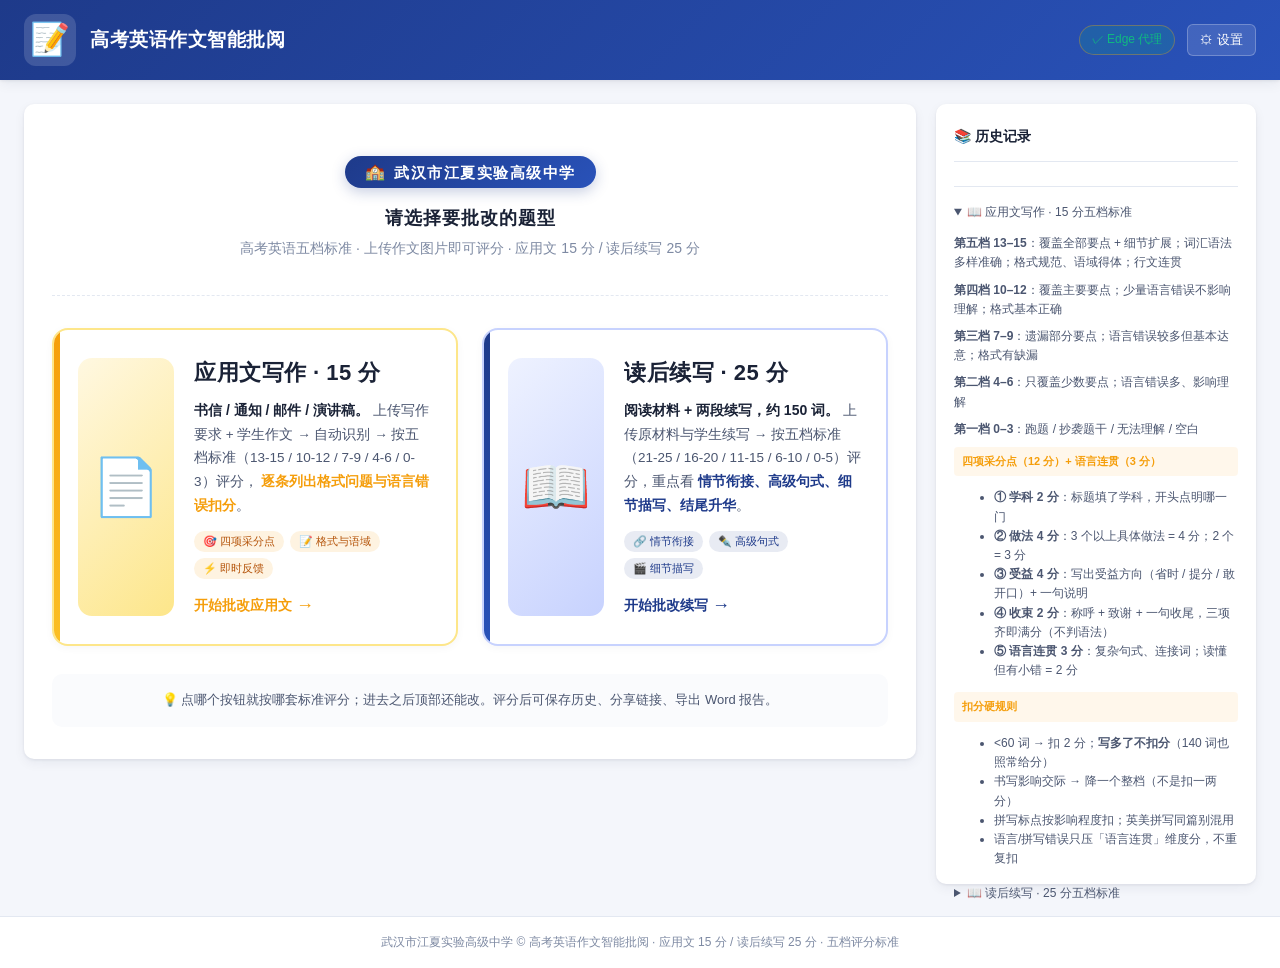
==== composition/index.html @ 5542263d "feat: 应用文改为按采分点定档（范文级作文稳在 13-15） - 五档描述重写：第五档 = 四项采分点全落地 + 能读懂；第四档 = 缺 1 项 - 定档不看语法：语法错误只在 ⑤ 语言连贯扣一次" ====
<!DOCTYPE html>
<html lang="zh-CN">
<head>
<meta charset="UTF-8">
<meta name="viewport" content="width=device-width, initial-scale=1.0">
<title>高考英语作文智能批阅 · 应用文 15 分 / 读后续写 25 分</title>
<link rel="stylesheet" href="assets/styles.css?v=202611221620">
<!-- docx 生成库 -->
<script src="assets/vendor/docx.umd.js"></script>
<!-- docx 文件保存辅助 -->
<script src="assets/vendor/FileSaver.min.js"></script>
<!-- pako：gzip 解压（用于向后兼容旧的 base64 长链接分享报告） -->
<script src="assets/vendor/pako.min.js"></script>
</head>
<body>
<!-- ============== 顶栏 ============== -->
<header class="topbar">
  <div class="topbar-inner">
    <a class="brand" id="btnHome" href="#" title="返回首页">
      <span class="logo">📝</span>
      <div>
        <h1>高考英语作文智能批阅</h1>
      </div>
    </a>
    <div class="topbar-meta">
      <span class="teacher-chip" id="teacherChip" hidden>🧑‍🏫 <b id="teacherName">—</b></span>
      <span class="badge" id="apiStatus">⚙ Mock 模式</span>
      <button class="link-btn" id="btnSettings">⚙ 设置</button>
      <button class="link-btn" id="btnChangePwd" hidden>🔑 改密码</button>
      <button class="link-btn" id="btnLogout" hidden>退出</button>
    </div>
  </div>
</header>

<!-- ============== 主体 ============== -->
<main class="main">
  <!-- 左侧：批改工作区 -->
  <section class="workarea">
    <!-- 步骤指示器 -->
    <ol class="steps" id="steps">
      <li class="step active" data-step="1">
        <span class="dot">1</span>
        <span class="label">上传图片</span>
      </li>
      <li class="step" data-step="2">
        <span class="dot">2</span>
        <span class="label">识别修正</span>
      </li>
      <li class="step" data-step="3">
        <span class="dot">3</span>
        <span class="label">评分报告</span>
      </li>
    </ol>

    <!-- ====== Step 0: 落地页（入口选择） ====== -->
    <div class="step-panel active" id="panel-0">
      <div class="landing-hero">
        <div class="school-badge">
          <span class="school-badge-icon">🏫</span>
          <span class="school-badge-text">武汉市江夏实验高级中学</span>
        </div>
        <h2 class="landing-title">请选择要批改的题型</h2>
        <p class="landing-sub">高考英语五档标准 · 上传作文图片即可评分 · 应用文 15 分 / 读后续写 25 分</p>
      </div>

      <div class="portal-cards">
        <button class="portal-card portal-card-applied" id="btnPortalApplied" type="button">
          <div class="pc-icon">📄</div>
          <div class="pc-content">
            <div class="pc-name">应用文写作 · 15 分</div>
            <div class="pc-desc">
              <b>书信 / 通知 / 邮件 / 演讲稿。</b>
              上传写作要求 + 学生作文 → 自动识别 → 按五档标准（13-15 / 10-12 / 7-9 / 4-6 / 0-3）评分，
              <span class="pc-highlight">逐条列出格式问题与语言错误扣分</span>。
            </div>
            <div class="pc-tags">
              <span class="pc-tag">🎯 四项采分点</span>
              <span class="pc-tag">📝 格式与语域</span>
              <span class="pc-tag">⚡ 即时反馈</span>
            </div>
            <div class="pc-action">
              开始批改应用文
              <span class="pc-arrow">→</span>
            </div>
          </div>
        </button>

        <button class="portal-card portal-card-continuation" id="btnPortalContinuation" type="button">
          <div class="pc-icon">📖</div>
          <div class="pc-content">
            <div class="pc-name">读后续写 · 25 分</div>
            <div class="pc-desc">
              <b>阅读材料 + 两段续写，约 150 词。</b>
              上传原材料与学生续写 → 按五档标准（21-25 / 16-20 / 11-15 / 6-10 / 0-5）评分，重点看
              <span class="pc-highlight">情节衔接、高级句式、细节描写、结尾升华</span>。
            </div>
            <div class="pc-tags">
              <span class="pc-tag">🔗 情节衔接</span>
              <span class="pc-tag">✒️ 高级句式</span>
              <span class="pc-tag">🎬 细节描写</span>
            </div>
            <div class="pc-action">
              开始批改续写
              <span class="pc-arrow">→</span>
            </div>
          </div>
        </button>
      </div>

      <div class="landing-footer">
        <p>💡 点哪个按钮就按哪套标准评分；进去之后顶部还能改。评分后可保存历史、分享链接、导出 Word 报告。</p>
      </div>
    </div>

    <!-- ====== Step 1: 上传图片 ====== -->
    <div class="step-panel active" id="panel-1">
      <h2>第一步 · 选题型并上传作文</h2>
      <p class="hint">支持 JPG / PNG / WebP，多张图片可一次拖入。「学生作文」必填，「试题」可后补（有试题判分更准）。</p>

      <!-- 题型切换 -->
      <div class="type-row">
        <span class="type-label">题型</span>
        <div class="type-switch" id="typeSwitch">
          <button type="button" class="type-btn active" data-type="applied">应用文写作 · 15 分</button>
          <button type="button" class="type-btn" data-type="continuation">读后续写 · 25 分</button>
        </div>
        <span class="type-hint" id="typeHint">书信 / 通知 / 邮件等，约 80 词，五档 13-15 / 10-12 / 7-9 / 4-6 / 0-3</span>
      </div>

      <div class="meta-row">
        <div class="meta-field">
          <label>学校名称</label>
          <input type="text" id="schoolName" placeholder="例：武汉市江夏实验高级中学" value="武汉市江夏实验高级中学">
        </div>
        <div class="meta-field">
          <label>学生姓名</label>
          <input type="text" id="studentName" placeholder="请填写学生姓名">
        </div>
        <div class="meta-field">
          <label>作文标题 / 主题（可选）</label>
          <input type="text" id="essayTitle" placeholder="例：邀请信 · 邀请外教担任评委">
        </div>
      </div>

      <!-- 试题图片 -->
      <div class="upload-card">
        <div class="upload-head">
          <h3>📋 试题 / 写作要求</h3>
          <span class="counter" id="questionCount">0 张</span>
        </div>
        <div class="upload-note">有试题能让 AI 准确判断「内容要点是否覆盖」，强烈建议上传。</div>
        <div class="dropzone" id="dropzoneQuestion" data-type="question">
          <input type="file" accept="image/*" multiple id="fileQuestion" hidden>
          <div class="dz-prompt">
            <div class="dz-icon">📷</div>
            <div class="dz-text">点击或拖拽上传试题图片</div>
            <div class="dz-tip">写作要求 / 提纲 / 阅读材料</div>
          </div>
        </div>
        <div class="thumb-grid" id="thumbsQuestion"></div>
      </div>

      <!-- 学生作文图片 -->
      <div class="upload-card">
        <div class="upload-head">
          <h3>✍ 学生作文</h3>
          <span class="counter" id="essayCount">0 张</span>
        </div>
        <div class="dropzone" id="dropzoneEssay" data-type="essay">
          <input type="file" accept="image/*" multiple id="fileEssay" hidden>
          <div class="dz-prompt">
            <div class="dz-icon">📷</div>
            <div class="dz-text">点击或拖拽上传作文图片</div>
            <div class="dz-tip">手写或打印均可，一页一张更准</div>
          </div>
        </div>
        <div class="thumb-grid" id="thumbsEssay"></div>
      </div>

      <div class="action-bar">
        <button class="btn btn-ghost" id="btnPasteText">✍ 不上传图片，直接粘贴文本</button>
        <button class="btn btn-ghost" id="btnLoadDemo">📦 载入示例作文（演示）</button>
        <button class="btn btn-primary" id="btnGoStep2" disabled>下一步：识别文字 →</button>
      </div>
    </div>

    <!-- ====== Step 2: OCR 识别 + 编辑 ====== -->
    <div class="step-panel" id="panel-2">
      <h2>第二步 · 识别文字（可修正）</h2>
      <p class="hint">系统已提取文字。<b>请仔细核对拼写、标点与分段</b>——英语作文里一个拼写错误就是一处扣分点，识别错了会导致误判。</p>

      <div class="ocr-grid">
        <div class="ocr-side">
          <h3>原图预览</h3>
          <div class="img-strip" id="imgStrip"></div>
        </div>
        <div class="ocr-main">
          <div class="ocr-block">
            <label>📋 题目 / 写作要求</label>
            <textarea id="ocrQuestion" rows="6" placeholder="题目要求（含要点提示）..."></textarea>
          </div>
          <div class="ocr-block">
            <label>✍ 作文正文 <span class="ai-tag" id="ocrEssayMeta">AI 识别 · 待确认</span></label>
            <textarea id="ocrEssay" rows="18" placeholder="学生作文原文（英文）..."></textarea>
          </div>
          <div class="ocr-meta">
            <div>📊 词数：<b id="charCount">0</b></div>
            <div>✅ 已修正：<b id="fixStatus">否</b></div>
          </div>
        </div>
      </div>

      <div class="action-bar">
        <button class="btn btn-ghost" id="btnBack1">← 返回上传</button>
        <button class="btn btn-secondary" id="btnReOcr">🔄 重新识别</button>
        <button class="btn btn-primary" id="btnGoStep3">下一步：AI 评分 →</button>
      </div>
    </div>

    <!-- ====== Step 3: 评分报告 ====== -->
    <div class="step-panel" id="panel-3">
      <h2>第三步 · AI 评分报告</h2>
      <p class="hint" id="step3Hint">应用文 15 分制 · 五档评分（13-15 / 10-12 / 7-9 / 4-6 / 0-3），按四项采分点定档，语法错误不降档。</p>

      <div id="reportRoot">
        <div class="loading" id="reportLoading">
          <div class="spinner"></div>
          <div>AI 评分中…（约需 20-40 秒）</div>
        </div>
        <div class="report-card" id="reportCard" hidden></div>
      </div>

      <div class="action-bar">
        <button class="btn btn-ghost" id="btnBack2">← 返回修改</button>
        <button class="btn btn-secondary" id="btnShareReport">📤 分享报告</button>
        <button class="btn btn-secondary" id="btnSaveHistory">💾 保存到历史</button>
        <button class="btn btn-primary" id="btnDownloadWord">📥 下载 Word 报告</button>
        <button class="btn btn-ghost" id="btnNew">+ 新批改</button>
      </div>
    </div>

  </section>

  <!-- 右侧：历史记录 + 评分标准 -->
  <aside class="sidebar">
    <div class="side-head">
      <h3>📚 历史记录</h3>
      <button class="link-btn" id="btnClearHistory" title="清空全部">🗑</button>
    </div>
    <div class="history-list" id="historyList">
      <div class="history-empty">暂无记录</div>
    </div>

    <div class="side-foot">
      <details open>
        <summary>📖 应用文写作 · 15 分五档标准</summary>
        <div class="rubric">
          <p><b>第五档 13–15</b>：覆盖全部要点 + 细节扩展；词汇语法多样准确；格式规范、语域得体；行文连贯</p>
          <p><b>第四档 10–12</b>：覆盖主要要点；少量语言错误不影响理解；格式基本正确</p>
          <p><b>第三档 7–9</b>：遗漏部分要点；语言错误较多但基本达意；格式有缺漏</p>
          <p><b>第二档 4–6</b>：只覆盖少数要点；语言错误多、影响理解</p>
          <p><b>第一档 0–3</b>：跑题 / 抄袭题干 / 无法理解 / 空白</p>
          <p class="tip" style="margin-top:6px;"><b>四项采分点（12 分）+ 语言连贯（3 分）</b></p>
          <ul>
            <li><b>① 学科 2 分</b>：标题填了学科，开头点明哪一门</li>
            <li><b>② 做法 4 分</b>：3 个以上具体做法 = 4 分；2 个 = 3 分</li>
            <li><b>③ 受益 4 分</b>：写出受益方向（省时 / 提分 / 敢开口）+ 一句说明</li>
            <li><b>④ 收束 2 分</b>：称呼 + 致谢 + 一句收尾，三项齐即满分（不判语法）</li>
            <li><b>⑤ 语言连贯 3 分</b>：复杂句式、连接词；读懂但有小错 = 2 分</li>
          </ul>
          <p class="tip" style="margin-top:6px;"><b>扣分硬规则</b></p>
          <ul>
            <li>&lt;60 词 → 扣 2 分；<b>写多了不扣分</b>（140 词也照常给分）</li>
            <li>书写影响交际 → 降一个整档（不是扣一两分）</li>
            <li>拼写标点按影响程度扣；英美拼写同篇别混用</li>
            <li>语言/拼写错误只压「语言连贯」维度分，不重复扣</li>
          </ul>
        </div>
      </details>

      <details>
        <summary>📖 读后续写 · 25 分五档标准</summary>
        <div class="rubric">
          <p><b>第五档 21–25</b>：衔接严密、情节有起伏；词汇句式丰富（含高级结构）；细节描写生动；结尾升华</p>
          <p><b>第四档 16–20</b>：衔接较好、情节合理；语言较准确；细节略少</p>
          <p><b>第三档 11–15</b>：勉强衔接；语言错误较多、句式单一；细节薄弱</p>
          <p><b>第二档 6–10</b>：与原文脱节或平铺直叙；错误多影响理解</p>
          <p><b>第一档 0–5</b>：脱节 / 抄袭原文 / 无法理解 / 空白</p>
          <p class="tip" style="margin-top:6px;"><b>扣分硬规则</b></p>
          <ul>
            <li>情节断层 / 人设崩塌 / 逻辑矛盾 → 直接降 2 档</li>
            <li>只写一段或两段严重失衡 → 扣 5–8 分</li>
            <li>两段合计 &lt;100 词 → 降一档（150 词左右最佳）</li>
            <li>不接所给段落开头语、大段抄原文 → 降档</li>
            <li>冲 21 分以上须满足：高级句式≥3 处 + 细节描写 + 结尾升华</li>
          </ul>
        </div>
      </details>
    </div>
  </aside>
</main>

<!-- ============== 班级口令弹窗（首次进入输一次，之后记住） ============== -->
<div class="modal" id="passModal" hidden>
  <div class="modal-card modal-card-sm">
    <div class="modal-head">
      <h3>🔒 输入班级口令</h3>
    </div>
    <div class="modal-body">
      <p class="hint" style="margin:0 0 10px;">口令由老师发给你，<b>只需要输入一次</b>，之后这台设备会记住。</p>
      <div class="meta-field">
        <label>班级口令</label>
        <input type="text" id="passInput" placeholder="请输入班级口令" autocomplete="off" autocapitalize="none" spellcheck="false">
      </div>
      <div class="login-error" id="passError" hidden></div>
    </div>
    <div class="modal-foot">
      <button class="btn btn-primary" id="btnPassOk" type="button">进 入</button>
    </div>
  </div>
</div>

<!-- ============== 教师登录弹窗 ============== -->
<div class="modal" id="loginModal" hidden>
  <div class="modal-card modal-card-sm">
    <div class="modal-head">
      <h3>🧑‍🏫 教师登录</h3>
      <button class="link-btn" id="btnCloseLogin">✕</button>
    </div>
    <div class="modal-body">
      <div class="meta-field">
        <label>账号（姓名全拼）</label>
        <input type="text" id="loginAccount" placeholder="请输入账号" autocomplete="username" autocapitalize="none" spellcheck="false">
      </div>
      <div class="meta-field">
        <label>密码</label>
        <input type="password" id="loginPassword" placeholder="请输入密码" autocomplete="current-password">
      </div>
      <div class="login-error" id="loginError" hidden></div>
      <div class="login-alt">
        <button class="link-btn" id="btnUsePass" type="button">没有账号？用班级口令进入 →</button>
      </div>
    </div>
    <div class="modal-foot">
      <button class="btn btn-ghost" id="btnCancelLogin">取消</button>
      <button class="btn btn-primary" id="btnDoLogin">登 录</button>
    </div>
  </div>
</div>

<!-- ============== 修改密码弹窗 ============== -->
<div class="modal" id="changePwdModal" hidden>
  <div class="modal-card modal-card-sm">
    <div class="modal-head">
      <h3>🔑 修改密码</h3>
      <button class="link-btn" id="btnCloseCp">✕</button>
    </div>
    <div class="modal-body">
      <div class="meta-field">
        <label>当前密码</label>
        <input type="password" id="cpOld" placeholder="请输入当前密码" autocomplete="current-password">
      </div>
      <div class="meta-field">
        <label>新密码</label>
        <input type="password" id="cpNew1" placeholder="8 位以上，含字母和数字" autocomplete="new-password">
      </div>
      <div class="meta-field">
        <label>确认新密码</label>
        <input type="password" id="cpNew2" placeholder="再输一次新密码" autocomplete="new-password">
      </div>
      <div class="login-error" id="cpError" hidden></div>
    </div>
    <div class="modal-foot">
      <button class="btn btn-ghost" id="btnCancelCp">取消</button>
      <button class="btn btn-primary" id="btnDoCp">确认修改</button>
    </div>
  </div>
</div>

<!-- ============== 设置弹窗 ============== -->
<div class="modal" id="settingsModal" hidden>
  <div class="modal-card">
    <div class="modal-head">
      <h3>⚙ 平台设置</h3>
      <button class="link-btn" id="btnCloseSettings">✕</button>
    </div>
    <div class="modal-body">
      <p class="hint">
        <b style="color:#1e3a8a;">部署推荐「Edge 代理」模式：</b>阿里云 Key 存在 Supabase 后端，前端永不暴露。本地测试可临时「通义直连」。Mock 模式无需任何凭据。
      </p>
      <div class="meta-field">
        <label>运行模式</label>
        <select id="cfgMode">
          <option value="mock">Mock 模拟（无任何 API 调用）</option>
          <option value="edge">🔒 Edge 代理 · Supabase Function（部署推荐，Key 不暴露）</option>
          <option value="live">⚠ 通义直连 · DashScope（本地测试用）</option>
        </select>
      </div>

      <div style="border-top:1px solid var(--line);padding-top:14px;margin-top:6px;">
        <h4 style="font-size:13px;color:var(--text-2);margin-bottom:8px;">🔒 Edge 代理配置（Supabase）</h4>
        <div class="meta-field">
          <label>Supabase Function 地址</label>
          <input type="text" id="cfgEdgeUrl" placeholder="https://&lt;project-ref&gt;.supabase.co/functions/v1">
        </div>
        <div class="meta-field">
          <label>Supabase publishable key（公开 key，可放前端）</label>
          <input type="password" id="cfgEdgeKey" placeholder="sb_publishable_ 开头">
        </div>
        <p style="font-size:11px;color:var(--text-3);margin-top:-2px;">
          publishable key 只用于让 Supabase 网关放行，本身是公开的；真正决定能不能调用接口的是登录后拿到的教师令牌，签名密钥只在服务器端。
        </p>
      </div>

      <div style="border-top:1px solid var(--line);padding-top:14px;margin-top:10px;">
        <h4 style="font-size:13px;color:var(--text-2);margin-bottom:8px;">⚠ 通义直连（仅本地测试）</h4>
        <div class="meta-field">
          <label>通义千问 API Key</label>
          <input type="password" id="cfgDashKey" placeholder="sk- 开头的一串字符（部署前清空）">
        </div>
        <div class="cfg-test-row">
          <button class="btn btn-ghost btn-sm" id="btnTestDash" type="button">🔍 测试 Key 是否可用</button>
          <span class="cfg-test-result" id="dashTestResult"></span>
        </div>
        <p class="form-hint" style="font-size:11px;color:#888;margin:2px 0 0;">
          Key 只存在本机浏览器里，不写进任何文件。刚粘贴完不用先点保存，直接点测试即可。
        </p>
        <div class="meta-field">
          <label>识别模型</label>
          <select id="cfgOcrModel">
            <option value="qwen-vl-ocr" selected>qwen-vl-ocr（推荐，最便宜）</option>
            <option value="qwen3.7-plus">qwen3.7-plus（更智能的视觉档）</option>
          </select>
          <p class="form-hint" style="font-size:11px;color:#888;margin:4px 0 0;">
            ⚠ Edge 模式下，前端选哪个不影响实际调用——后端 <code>ocr/index.ts</code> 硬编码为 qwen-vl-ocr。
          </p>
        </div>
        <div class="meta-field">
          <label>评分模型</label>
          <select id="cfgScoreModel">
            <option value="qwen-plus" selected>qwen-plus（推荐，性价比高）</option>
            <option value="qwen-max">qwen-max（更强，但贵）</option>
          </select>
          <p class="form-hint" style="font-size:11px;color:#888;margin:4px 0 0;">
            ⚠ Edge 模式下，前端选哪个不影响实际调用——后端 <code>score/index.ts</code> 硬编码为 qwen-plus。
          </p>
        </div>
      </div>

      <div style="border-top:1px solid var(--line);padding-top:14px;margin-top:6px;">
        <h4 style="font-size:13px;color:var(--text-2);margin-bottom:8px;">🎓 外部学生端链接（可选）</h4>
        <div class="meta-field">
          <label>Coze / 其他智能体链接</label>
          <input type="text" id="cfgCozeUrl" placeholder="留空则学生入口走站内自助批改">
        </div>
      </div>
    </div>
    <div class="modal-foot">
      <button class="btn btn-ghost" id="btnCancelSettings">取消</button>
      <button class="btn btn-primary" id="btnSaveSettings">保存</button>
    </div>
  </div>
</div>

<footer class="footer">
  <p>武汉市江夏实验高级中学 © 高考英语作文智能批阅 · 应用文 15 分 / 读后续写 25 分 · 五档评分标准</p>
</footer>

<!-- 业务脚本 -->
<script src="assets/app.js?v=202611230115"></script>
</body>
</html>
---- composition/assets/styles.css ----
/* ============== 设计 Token ============== */
:root {
  --primary: #1e3a8a;        /* 深蓝 - 教务风 */
  --primary-2: #2952b9;
  --accent: #f59e0b;          /* 橙 - 高亮 */
  --accent-2: #fbbf24;
  --bg: #f4f6fb;
  --bg-2: #ffffff;
  --line: #e3e8f1;
  --line-2: #d1d8e3;
  --text: #1a2236;
  --text-2: #4b5670;
  --text-3: #7e8aa3;
  --success: #10b981;
  --danger: #dc2626;
  --warn: #f59e0b;
  --radius: 10px;
  --shadow: 0 1px 3px rgba(20, 30, 60, .08), 0 4px 12px rgba(20, 30, 60, .06);
  --shadow-lg: 0 4px 24px rgba(20, 30, 60, .12);
}

/* ============== Reset ============== */
* { box-sizing: border-box; }
html, body { margin: 0; padding: 0; }
body {
  font-family: -apple-system, BlinkMacSystemFont, "Segoe UI", "PingFang SC", "Microsoft YaHei", "Hiragino Sans GB", sans-serif;
  font-size: 14px;
  line-height: 1.6;
  color: var(--text);
  background: var(--bg);
  -webkit-font-smoothing: antialiased;
}
h1, h2, h3, h4, p { margin: 0; }
button { font-family: inherit; cursor: pointer; }

/* ============== 顶栏 ============== */
.topbar {
  background: linear-gradient(135deg, var(--primary) 0%, var(--primary-2) 100%);
  color: #fff;
  padding: 14px 0;
  box-shadow: var(--shadow);
  position: sticky;
  top: 0;
  z-index: 100;
}
.topbar-inner {
  max-width: 1400px;
  margin: 0 auto;
  padding: 0 24px;
  display: flex;
  align-items: center;
  justify-content: space-between;
  gap: 16px;
}
.brand {
  display: flex;
  align-items: center;
  gap: 14px;
  color: inherit;
  text-decoration: none;
  cursor: pointer;
  transition: opacity .15s;
}
.brand:hover { opacity: .9; }
.brand .logo {
  font-size: 32px;
  background: rgba(255, 255, 255, .15);
  width: 52px; height: 52px;
  border-radius: 12px;
  display: grid; place-items: center;
}
.brand h1 { font-size: 19px; font-weight: 600; letter-spacing: .5px; line-height: 1.25; }
.brand .sub { font-size: 12px; opacity: .8; margin-top: 2px; }

.topbar-meta { display: flex; align-items: center; gap: 12px; }
/* 顶栏当前教师 */
.teacher-chip {
  background: rgba(255, 255, 255, .14);
  border: 1px solid rgba(255, 255, 255, .28);
  color: #fff;
  padding: 4px 12px;
  border-radius: 999px;
  font-size: 12px;
  white-space: nowrap;
}
.teacher-chip[hidden] { display: none; }
.teacher-chip b { font-weight: 600; }
.badge {
  background: rgba(245, 158, 11, .18);
  color: var(--accent-2);
  border: 1px solid rgba(245, 158, 11, .35);
  padding: 4px 12px;
  border-radius: 999px;
  font-size: 12px;
  font-weight: 500;
}
.link-btn {
  background: rgba(255, 255, 255, .12);
  color: #fff;
  border: 1px solid rgba(255, 255, 255, .25);
  padding: 6px 12px;
  border-radius: 6px;
  font-size: 13px;
}
.link-btn:hover { background: rgba(255, 255, 255, .22); }
.link-btn-primary {
  background: var(--accent) !important;
  color: #fff !important;
  border-color: var(--accent-2) !important;
  font-weight: 600;
  box-shadow: 0 1px 4px rgba(245, 158, 11, .35);
  text-decoration: none;
  display: inline-flex;
  align-items: center;
  gap: 4px;
}
.link-btn-primary:hover { background: #d97706 !important; border-color: #d97706 !important; }

/* ============== 主体布局 ============== */
.main {
  max-width: 1400px;
  margin: 24px auto;
  padding: 0 24px;
  display: grid;
  grid-template-columns: 1fr 320px;
  gap: 20px;
  align-items: start;
}

/* ============== 工作区 ============== */
.workarea {
  background: var(--bg-2);
  border-radius: var(--radius);
  box-shadow: var(--shadow);
  padding: 24px 28px 32px;
  min-height: 600px;
}

/* 步骤指示器 */
.steps {
  list-style: none;
  display: flex;
  gap: 0;
  margin: 0 0 28px;
  padding: 0;
  border-bottom: 1px solid var(--line);
}
.step {
  flex: 1;
  display: flex;
  align-items: center;
  justify-content: center;
  gap: 10px;
  padding: 12px 0 16px;
  color: var(--text-3);
  font-size: 14px;
  font-weight: 500;
  position: relative;
}
.step:not(:last-child)::after {
  content: '';
  position: absolute;
  right: -50%;
  top: 28px;
  width: 100%;
  height: 2px;
  background: var(--line);
  z-index: 0;
}
.step .dot {
  width: 28px; height: 28px;
  border-radius: 50%;
  background: var(--line);
  color: var(--text-3);
  display: grid; place-items: center;
  font-weight: 600;
  font-size: 13px;
  z-index: 1;
  transition: all .25s;
}
.step.active { color: var(--primary); }
.step.active .dot { background: var(--primary); color: #fff; }
.step.done { color: var(--success); }
.step.done .dot { background: var(--success); color: #fff; }
.step.done:not(:last-child)::after { background: var(--success); }

/* 步骤面板 */
.step-panel { display: none; }
.step-panel.active { display: block; animation: fadeIn .3s ease; }
@keyframes fadeIn { from { opacity: 0; transform: translateY(8px); } to { opacity: 1; transform: translateY(0); } }

.student-portal-banner {
  display: flex;
  align-items: center;
  gap: 14px;
  padding: 14px 16px;
  background: linear-gradient(135deg, #fff8e1 0%, #fffaf0 100%);
  border: 1px solid #fde68a;
  border-radius: var(--radius);
  margin-bottom: 20px;
}
.student-portal-banner .spb-icon {
  font-size: 28px;
  flex-shrink: 0;
}
.student-portal-banner .spb-text {
  flex: 1;
  font-size: 13px;
  color: var(--text-2);
  line-height: 1.5;
}
.student-portal-banner .spb-text b {
  color: var(--text);
  font-size: 14px;
  margin-right: 4px;
}
.student-portal-banner .spb-btn {
  flex-shrink: 0;
  padding: 7px 16px;
  font-size: 13px;
}

/* ============== 落地页（入口选择） ============== */
.landing-hero {
  text-align: center;
  padding: 28px 0 36px;
  border-bottom: 1px dashed var(--line);
  margin-bottom: 32px;
}
.landing-title {
  font-size: 26px;
  font-weight: 700;
  color: var(--text);
  margin: 0 0 8px;
  letter-spacing: 1px;
}
.landing-sub {
  font-size: 14px;
  color: var(--text-3);
  margin: 0;
}
.school-badge {
  display: inline-flex;
  align-items: center;
  gap: 8px;
  padding: 8px 20px;
  margin-bottom: 16px;
  background: linear-gradient(135deg, var(--primary) 0%, var(--primary-2) 100%);
  color: #fff;
  border-radius: 999px;
  font-size: 15px;
  font-weight: 600;
  letter-spacing: 1.5px;
  box-shadow: 0 4px 14px rgba(30, 58, 138, .25);
  cursor: default;
}
.school-badge-icon { font-size: 16px; line-height: 1; }
.school-badge-text { line-height: 1; }

.portal-cards {
  display: grid;
  grid-template-columns: 1fr 1fr;
  gap: 24px;
  margin-bottom: 28px;
}
.portal-card {
  display: flex;
  align-items: stretch;
  gap: 20px;
  padding: 28px 24px;
  border-radius: 16px;
  background: #fff;
  border: 2px solid var(--line);
  cursor: pointer;
  text-align: left;
  font-family: inherit;
  text-decoration: none;        /* <a> 默认有下划线，去掉 */
  color: inherit;               /* <a> 默认蓝色，继承父级 */
  transition: all .25s ease;
  position: relative;
  overflow: hidden;
  box-shadow: 0 2px 8px rgba(20, 30, 60, .04);
}
.portal-card::before {
  content: '';
  position: absolute;
  top: 0; left: 0;
  width: 6px; height: 100%;
  background: var(--line-2);
  transition: width .25s;
}
.portal-card:hover {
  transform: translateY(-4px);
  box-shadow: 0 12px 28px rgba(20, 30, 60, .12);
}
.portal-card:hover::before { width: 8px; }

.portal-card .pc-icon {
  font-size: 56px;
  line-height: 1;
  flex-shrink: 0;
  width: 96px;
  display: grid;
  place-items: center;
  border-radius: 14px;
  transition: transform .25s;
}
.portal-card:hover .pc-icon { transform: scale(1.08) rotate(-3deg); }

.portal-card .pc-content {
  flex: 1;
  display: flex;
  flex-direction: column;
  gap: 10px;
}
.portal-card .pc-name {
  font-size: 22px;
  font-weight: 700;
  color: var(--text);
  letter-spacing: .5px;
}
.portal-card .pc-desc {
  font-size: 13.5px;
  line-height: 1.75;
  color: var(--text-2);
}
.portal-card .pc-desc b {
  color: var(--text);
  font-size: 14px;
}
.portal-card .pc-highlight {
  font-weight: 600;
}

.portal-card .pc-tags {
  display: flex;
  flex-wrap: wrap;
  gap: 6px;
  margin-top: 4px;
}
.portal-card .pc-tag {
  font-size: 11px;
  padding: 3px 9px;
  border-radius: 999px;
  font-weight: 500;
}

.portal-card .pc-action {
  margin-top: 6px;
  font-size: 14px;
  font-weight: 600;
  display: flex;
  align-items: center;
  gap: 4px;
}
.portal-card .pc-arrow {
  font-size: 18px;
  transition: transform .25s;
  display: inline-block;
}
.portal-card:hover .pc-arrow { transform: translateX(4px); }

/* 学生入口：橙色主题 */
.portal-card-student { border-color: #fde68a; }
.portal-card-student::before { background: linear-gradient(180deg, var(--accent) 0%, var(--accent-2) 100%); }
.portal-card-student .pc-icon { background: linear-gradient(135deg, #fff8e1 0%, #fde68a 100%); }
.portal-card-student .pc-tag { background: rgba(245, 158, 11, .12); color: #b45309; }
.portal-card-student .pc-action { color: var(--accent); }
.portal-card-student .pc-highlight { color: var(--accent); }
.portal-card-student:hover { border-color: var(--accent); }

/* 教师入口：深蓝主题 */
.portal-card-teacher { border-color: #c7d2fe; }
.portal-card-teacher::before { background: linear-gradient(180deg, var(--primary) 0%, var(--primary-2) 100%); }
.portal-card-teacher .pc-icon { background: linear-gradient(135deg, #eef2ff 0%, #c7d2fe 100%); }
.portal-card-teacher .pc-tag { background: rgba(30, 58, 138, .1); color: var(--primary); }
.portal-card-teacher .pc-action { color: var(--primary); }
.portal-card-teacher .pc-highlight { color: var(--primary); }
.portal-card-teacher:hover { border-color: var(--primary); }

.landing-footer {
  text-align: center;
  padding: 16px;
  background: #fafbfd;
  border-radius: 10px;
  font-size: 13px;
  color: var(--text-2);
}
.landing-footer p { margin: 0; }

/* 落地页时隐藏步骤指示器 */
.steps.hidden-on-landing { display: none; }

.step-panel h2 {
  font-size: 18px;
  font-weight: 600;
  margin-bottom: 4px;
  color: var(--text);
}
.step-panel .hint {
  font-size: 13px;
  color: var(--text-3);
  margin-bottom: 20px;
}
.step-panel .hint b { color: var(--text); }

/* ============== 输入字段 ============== */
.meta-row {
  display: grid;
  grid-template-columns: repeat(3, 1fr);
  gap: 16px;
  margin-bottom: 20px;
}
.meta-field label {
  display: block;
  font-size: 13px;
  font-weight: 500;
  color: var(--text-2);
  margin-bottom: 6px;
}
.meta-field input,
.meta-field select,
.meta-field textarea {
  width: 100%;
  padding: 8px 12px;
  border: 1px solid var(--line-2);
  border-radius: 6px;
  font-size: 13px;
  font-family: inherit;
  background: #fff;
  color: var(--text);
  transition: border-color .15s;
}
.meta-field input:focus,
.meta-field select:focus,
.meta-field textarea:focus {
  outline: none;
  border-color: var(--primary);
  box-shadow: 0 0 0 3px rgba(30, 58, 138, .12);
}

/* ============== 上传卡片 ============== */
.upload-card {
  border: 1px solid var(--line);
  border-radius: var(--radius);
  padding: 16px;
  margin-bottom: 16px;
  background: #fafbfd;
}
.upload-head {
  display: flex;
  justify-content: space-between;
  align-items: center;
  margin-bottom: 10px;
}
.upload-head h3 { font-size: 14px; font-weight: 600; }
.upload-head .counter {
  font-size: 12px;
  color: var(--text-3);
  background: var(--bg);
  padding: 2px 10px;
  border-radius: 999px;
}

.dropzone {
  border: 2px dashed var(--line-2);
  border-radius: 8px;
  padding: 30px 16px;
  text-align: center;
  cursor: pointer;
  background: #fff;
  transition: all .2s;
}
.dropzone:hover,
.dropzone.dragover {
  border-color: var(--primary);
  background: rgba(30, 58, 138, .04);
}
.dz-icon { font-size: 36px; margin-bottom: 6px; }
.dz-text { font-size: 14px; font-weight: 500; color: var(--text-2); }
.dz-tip { font-size: 12px; color: var(--text-3); margin-top: 4px; }

.thumb-grid {
  display: grid;
  grid-template-columns: repeat(auto-fill, minmax(100px, 1fr));
  gap: 10px;
  margin-top: 12px;
}
.thumb {
  position: relative;
  aspect-ratio: 1;
  border-radius: 6px;
  overflow: hidden;
  background: #f0f3f7;
  border: 1px solid var(--line);
}
.thumb img { width: 100%; height: 100%; object-fit: cover; }
.thumb .remove {
  position: absolute;
  top: 4px; right: 4px;
  background: rgba(0, 0, 0, .6);
  color: #fff;
  border: none;
  width: 22px; height: 22px;
  border-radius: 50%;
  font-size: 12px;
  display: grid; place-items: center;
}
.thumb .remove:hover { background: var(--danger); }
.thumb .idx {
  position: absolute;
  bottom: 4px; left: 4px;
  background: rgba(0, 0, 0, .6);
  color: #fff;
  font-size: 11px;
  padding: 1px 6px;
  border-radius: 4px;
}

/* ============== 按钮 ============== */
.action-bar {
  display: flex;
  gap: 10px;
  justify-content: flex-end;
  align-items: center;
  margin-top: 20px;
  flex-wrap: wrap;
}
.btn {
  padding: 9px 20px;
  border: 1px solid transparent;
  border-radius: 6px;
  font-size: 14px;
  font-weight: 500;
  transition: all .15s;
  display: inline-flex;
  align-items: center;
  gap: 6px;
}
.btn:disabled { opacity: .5; cursor: not-allowed; }
.btn-primary { background: var(--primary); color: #fff; }
.btn-primary:hover:not(:disabled) { background: var(--primary-2); }
.btn-secondary { background: var(--accent); color: #fff; }
.btn-secondary:hover:not(:disabled) { background: #d97706; }
.btn-ghost { background: #fff; color: var(--text-2); border-color: var(--line-2); }
.btn-ghost:hover:not(:disabled) { background: var(--bg); }

/* ============== Step 2: OCR ============== */
.ocr-grid {
  display: grid;
  grid-template-columns: 280px 1fr;
  gap: 20px;
  margin-bottom: 16px;
}
.ocr-side {
  background: #fafbfd;
  border: 1px solid var(--line);
  border-radius: var(--radius);
  padding: 14px;
}
.ocr-side h3 { font-size: 13px; font-weight: 600; color: var(--text-2); margin-bottom: 10px; }
.img-strip {
  display: flex;
  flex-direction: column;
  gap: 8px;
  max-height: 480px;
  overflow-y: auto;
}
.img-strip img {
  width: 100%;
  border-radius: 6px;
  border: 1px solid var(--line);
  cursor: pointer;
  transition: transform .15s;
}
.img-strip img:hover { transform: scale(1.02); }

.ocr-main {
  display: flex;
  flex-direction: column;
  gap: 14px;
}
.ocr-block label {
  display: block;
  font-size: 13px;
  font-weight: 500;
  color: var(--text-2);
  margin-bottom: 6px;
  display: flex;
  justify-content: space-between;
  align-items: center;
}
.ai-tag {
  font-size: 11px;
  color: var(--accent);
  background: rgba(245, 158, 11, .12);
  padding: 2px 8px;
  border-radius: 4px;
  font-weight: 500;
}
.ai-tag.confirmed {
  color: var(--success);
  background: rgba(16, 185, 129, .12);
}
.ocr-block textarea {
  width: 100%;
  padding: 10px 14px;
  border: 1px solid var(--line-2);
  border-radius: 6px;
  font-size: 14px;
  line-height: 1.8;
  font-family: inherit;
  resize: vertical;
}
.ocr-block textarea:focus { outline: none; border-color: var(--primary); box-shadow: 0 0 0 3px rgba(30, 58, 138, .12); }

.ocr-meta {
  display: flex;
  gap: 24px;
  padding: 8px 12px;
  background: #fafbfd;
  border-radius: 6px;
  font-size: 13px;
  color: var(--text-2);
}
.ocr-meta b { color: var(--text); font-weight: 600; margin-left: 4px; }

/* ============== Step 3: 报告 ============== */
.loading {
  display: flex;
  flex-direction: column;
  align-items: center;
  justify-content: center;
  padding: 60px;
  color: var(--text-3);
  gap: 16px;
}
/* 修复：display:flex 会覆盖原生 [hidden] 的 display:none，导致 loading 一直显示 */
.loading[hidden] { display: none; }
.spinner {
  width: 36px; height: 36px;
  border: 3px solid var(--line);
  border-top-color: var(--primary);
  border-radius: 50%;
  animation: spin 0.8s linear infinite;
}
@keyframes spin { to { transform: rotate(360deg); } }

.report-card {
  background: #fff;
  border: 1px solid var(--line);
  border-radius: var(--radius);
  overflow: hidden;
}
.report-head {
  background: linear-gradient(135deg, var(--primary) 0%, var(--primary-2) 100%);
  color: #fff;
  padding: 20px 24px;
}
.report-head h3 { font-size: 18px; font-weight: 600; margin-bottom: 8px; }
.report-meta { display: flex; flex-wrap: wrap; gap: 16px; font-size: 13px; opacity: .9; }
.report-meta span b { font-weight: 600; margin-left: 4px; }

.score-overview {
  display: grid;
  grid-template-columns: 200px 1fr;
  gap: 24px;
  padding: 24px;
  background: linear-gradient(135deg, #fffaf0 0%, #fff 100%);
  border-bottom: 1px solid var(--line);
}
.score-big {
  text-align: center;
  background: linear-gradient(135deg, var(--accent) 0%, var(--accent-2) 100%);
  color: #fff;
  border-radius: 12px;
  padding: 20px;
  box-shadow: 0 4px 12px rgba(245, 158, 11, .25);
}
.score-big .total {
  font-size: 48px;
  font-weight: 700;
  line-height: 1;
}
.score-big .total small {
  font-size: 18px;
  font-weight: 400;
  opacity: .85;
}
.score-big .tier {
  margin-top: 8px;
  font-size: 14px;
  background: rgba(255, 255, 255, .25);
  padding: 4px 10px;
  border-radius: 999px;
  display: inline-block;
}

.score-breakdown { display: flex; flex-direction: column; gap: 12px; }
.score-row {
  display: grid;
  grid-template-columns: 1fr auto;
  align-items: center;
  gap: 12px;
  padding: 12px 14px;
  background: #fafbfd;
  border-radius: 8px;
  border-left: 3px solid var(--primary);
}
.score-row.develop { border-left-color: var(--accent); }
.score-row .name { font-weight: 600; font-size: 14px; }
.score-row .points {
  font-size: 22px;
  font-weight: 700;
  color: var(--primary);
}
.score-row.develop .points { color: var(--accent); }
.score-row .reason { font-size: 12px; color: var(--text-3); margin-top: 4px; line-height: 1.5; }

.report-section { padding: 22px 24px; border-bottom: 1px solid var(--line); }
.report-section:last-child { border-bottom: none; }
.report-section h4 {
  font-size: 15px;
  font-weight: 600;
  color: var(--text);
  margin-bottom: 12px;
  display: flex;
  align-items: center;
  gap: 8px;
}
.report-section .essay-title {
  font-weight: 600;
  font-size: 14px;
  color: var(--primary);
  margin-bottom: 6px;
}
.report-section .essay-text {
  background: #fafbfd;
  padding: 14px;
  border-radius: 6px;
  border-left: 3px solid var(--primary-2);
  font-size: 13px;
  line-height: 1.85;
  white-space: pre-wrap;
  font-family: "Microsoft YaHei", "PingFang SC", serif;
  max-height: 360px;
  overflow-y: auto;
}
.report-section .essay-text.del-edits {
  background: #fffaf0;
  border-left-color: var(--accent);
}

.suggestion-list { display: flex; flex-direction: column; gap: 12px; }
.suggestion-item {
  padding: 12px 14px;
  background: #fffaf0;
  border: 1px solid #fde68a;
  border-radius: 6px;
}
.suggestion-item .si-head {
  display: flex;
  justify-content: space-between;
  align-items: center;
  margin-bottom: 6px;
}
.suggestion-item .si-title {
  font-weight: 600;
  font-size: 13px;
  color: var(--text);
  display: flex;
  align-items: center;
  gap: 6px;
}
.suggestion-item .si-tag {
  font-size: 11px;
  background: var(--accent);
  color: #fff;
  padding: 1px 8px;
  border-radius: 4px;
  font-weight: 500;
}
.suggestion-item .si-body {
  font-size: 13px;
  color: var(--text-2);
  line-height: 1.7;
}
.suggestion-item .si-ai {
  margin-top: 8px;
  padding: 8px 10px;
  background: rgba(245, 158, 11, .08);
  border-left: 2px solid var(--accent);
  border-radius: 0 4px 4px 0;
  font-size: 12.5px;
  color: var(--text);
  line-height: 1.7;
}
.suggestion-item .si-ai-label {
  font-size: 11px;
  color: var(--accent);
  font-weight: 600;
  margin-bottom: 4px;
}

/* ============== 侧栏 ============== */
.sidebar {
  background: var(--bg-2);
  border-radius: var(--radius);
  box-shadow: var(--shadow);
  padding: 18px;
  position: sticky;
  top: 100px;
  max-height: calc(100vh - 120px);
  display: flex;
  flex-direction: column;
}
.side-head {
  display: flex;
  justify-content: space-between;
  align-items: center;
  margin-bottom: 12px;
  padding-bottom: 10px;
  border-bottom: 1px solid var(--line);
}
.side-head h3 { font-size: 14px; font-weight: 600; }

.history-list {
  flex: 1;
  overflow-y: auto;
  display: flex;
  flex-direction: column;
  gap: 8px;
  margin-bottom: 12px;
}
.history-empty {
  text-align: center;
  padding: 30px 16px;
  color: var(--text-3);
  font-size: 13px;
}
.history-item {
  background: #fafbfd;
  border: 1px solid var(--line);
  border-radius: 6px;
  padding: 10px 12px;
  cursor: pointer;
  transition: all .15s;
}
.history-item:hover {
  background: #fff;
  border-color: var(--primary-2);
  box-shadow: 0 2px 6px rgba(30, 58, 138, .08);
}
.history-item .hi-top {
  display: flex;
  justify-content: space-between;
  align-items: center;
  margin-bottom: 4px;
}
.history-item .hi-name { font-weight: 600; font-size: 13px; color: var(--text); }
.history-item .hi-score {
  font-size: 12px;
  font-weight: 700;
  color: var(--accent);
  background: rgba(245, 158, 11, .12);
  padding: 1px 8px;
  border-radius: 4px;
}
.history-item .hi-meta {
  font-size: 11px;
  color: var(--text-3);
  display: flex;
  justify-content: space-between;
}
.history-item .hi-actions {
  margin-top: 6px;
  display: flex;
  gap: 6px;
}
.history-item .hi-teacher {
  font-size: 11px;
  color: var(--text-3);
  margin-top: 2px;
}
.history-item .hi-actions button {
  font-size: 11px;
  padding: 2px 8px;
  background: transparent;
  color: var(--text-2);
  border: 1px solid var(--line);
  border-radius: 4px;
}
.history-item .hi-actions button:hover { background: var(--bg); }

.side-foot {
  border-top: 1px solid var(--line);
  padding-top: 12px;
  font-size: 12px;
}
.side-foot summary {
  cursor: pointer;
  font-weight: 500;
  color: var(--text-2);
  padding: 4px 0;
}
.rubric { padding-top: 8px; color: var(--text-2); }
.rubric p { margin-bottom: 8px; line-height: 1.6; }
.rubric .tip {
  font-size: 11px;
  color: var(--accent);
  background: rgba(245, 158, 11, .08);
  padding: 6px 8px;
  border-radius: 4px;
  margin-top: 6px;
}

/* ============== 弹窗 ============== */
.modal {
  position: fixed; inset: 0;
  background: rgba(20, 30, 60, .55);
  z-index: 200;
  display: grid; place-items: center;
  animation: fadeIn .2s;
}
.modal[hidden] { display: none; }
.modal-card {
  background: #fff;
  border-radius: var(--radius);
  width: 520px;
  max-width: 92vw;
  max-height: 88vh;
  overflow: auto;
  box-shadow: var(--shadow-lg);
}
.modal-head {
  padding: 16px 20px;
  border-bottom: 1px solid var(--line);
  display: flex;
  justify-content: space-between;
  align-items: center;
}
.modal-head h3 { font-size: 16px; font-weight: 600; }
.modal-body { padding: 20px; display: flex; flex-direction: column; gap: 12px; }
.modal-foot {
  padding: 14px 20px;
  border-top: 1px solid var(--line);
  display: flex;
  justify-content: flex-end;
  gap: 10px;
  background: #fafbfd;
}

/* ============== 登录弹窗 ============== */
.modal-card-sm { width: 420px; }
.login-error {
  background: rgba(220, 38, 38, .08);
  border: 1px solid rgba(220, 38, 38, .28);
  color: #dc2626;
  font-size: 12.5px;
  padding: 8px 12px;
  border-radius: 6px;
}
.login-error[hidden] { display: none; }
.login-tip { font-size: 11.5px; color: var(--text-3); line-height: 1.6; margin: 0; }

/* ============== 页脚 ============== */
.footer {
  text-align: center;
  padding: 16px;
  font-size: 12px;
  color: var(--text-3);
  border-top: 1px solid var(--line);
  margin-top: 32px;
  background: var(--bg-2);
}

/* ============== 响应式 ============== */
@media (max-width: 980px) {
  .main { grid-template-columns: 1fr; }
  .sidebar { position: static; max-height: none; }
  .meta-row { grid-template-columns: 1fr; }
  .ocr-grid { grid-template-columns: 1fr; }
  .score-overview { grid-template-columns: 1fr; }
}

/* 小屏手机优化：防止 topbar 挤出、落地页卡片变形 */
@media (max-width: 768px) {
  .topbar-inner { padding: 10px 16px; flex-wrap: wrap; gap: 10px; }
  .brand { gap: 10px; }
  .brand .logo { width: 40px; height: 40px; font-size: 24px; }
  .brand h1 { font-size: 16px; line-height: 1.25; }
  .brand .sub {
    font-size: 10px;
    white-space: nowrap;
    overflow: hidden;
    text-overflow: ellipsis;
    max-width: 240px;
  }
  .topbar-meta { margin-left: auto; gap: 8px; }
  .badge { padding: 3px 8px; font-size: 11px; }
  .link-btn { padding: 4px 8px; font-size: 12px; }

  .main { padding: 0 12px; margin: 12px auto; }
  .workarea { padding: 16px 16px 24px; }

  .landing-hero { padding: 18px 0 22px; margin-bottom: 18px; }
  .landing-title { font-size: 20px; }
  .landing-sub { font-size: 12px; padding: 0 12px; }
  .school-badge { font-size: 12px; padding: 6px 14px; letter-spacing: 1px; }

  .portal-cards { grid-template-columns: 1fr; gap: 16px; }
  .portal-card { flex-direction: row; padding: 18px 16px; gap: 14px; }
  .portal-card .pc-icon { width: 64px; height: 64px; font-size: 32px; }
  .portal-card .pc-name { font-size: 18px; }
  .portal-card .pc-desc { font-size: 12px; line-height: 1.6; }
  .portal-card .pc-tags { display: none; }
  .portal-card .pc-action { font-size: 13px; }

  .steps .label { display: none; }
  .steps .dot { width: 24px; height: 24px; font-size: 12px; }
}

@media (max-width: 480px) {
  .brand { min-width: 0; }
  .brand h1 { font-size: 15px; }
  .brand .sub { display: none; }
  .topbar-inner { flex-direction: column; align-items: flex-start; }
  .topbar-meta { margin-left: 0; width: 100%; justify-content: flex-end; }
  .portal-card { flex-direction: column; align-items: center; text-align: center; }
  .portal-card .pc-icon { width: 72px; height: 72px; }
}

/* ============== 报告新增版块（v4 升级） ============== */

/* 一句话核心评价 */
.summary-quote {
  font-size: 15px;
  line-height: 1.7;
  color: var(--text);
  padding: 14px 18px;
  background: linear-gradient(135deg, #fffaf0 0%, #fff8e1 100%);
  border-left: 4px solid var(--accent);
  border-radius: 4px;
  font-weight: 500;
}

.highlights {
  display: flex;
  flex-wrap: wrap;
  gap: 6px;
  margin-top: 10px;
}
.highlight-tag {
  font-size: 12px;
  padding: 4px 12px;
  background: rgba(16, 185, 129, .1);
  color: var(--success);
  border-radius: 999px;
  font-weight: 500;
}

/* 十维细评分横条 */
.dim-grid {
  display: flex;
  flex-direction: column;
  gap: 12px;
}
.dim-row {
  display: grid;
  grid-template-columns: 90px 1fr 70px;
  align-items: center;
  gap: 12px;
  padding: 10px 14px;
  background: #fafbfd;
  border-radius: 8px;
  border-left: 3px solid var(--primary);
}
.dim-row.dim-low { border-left-color: var(--danger); background: #fff5f5; }
.dim-name { font-weight: 600; font-size: 13.5px; color: var(--text); }
.dim-bar {
  height: 8px;
  background: var(--line);
  border-radius: 999px;
  overflow: hidden;
}
.dim-fill {
  height: 100%;
  background: linear-gradient(90deg, var(--primary) 0%, var(--primary-2) 100%);
  border-radius: 999px;
  transition: width .6s ease;
}
.dim-row.dim-low .dim-fill {
  background: linear-gradient(90deg, var(--warn) 0%, var(--accent-2) 100%);
}
.dim-pts {
  font-size: 16px;
  font-weight: 700;
  color: var(--text);
  text-align: right;
}
.dim-row.dim-low .dim-pts { color: var(--danger); }
.dim-max { font-size: 12px; color: var(--text-3); font-weight: 400; }
.dim-reason {
  font-size: 12.5px;
  color: var(--text-2);
  margin-left: 102px;
  margin-top: -4px;
  padding: 4px 0 6px 14px;
  line-height: 1.6;
  border-left: 2px dashed var(--line);
}

/* 原文升格示范卡片 */
.polish-list {
  display: flex;
  flex-direction: column;
  gap: 16px;
}
.polish-card {
  border: 1px solid var(--line);
  border-radius: 12px;
  overflow: hidden;
  background: #fff;
}
.polish-head {
  display: flex;
  justify-content: space-between;
  align-items: center;
  padding: 10px 16px;
  background: linear-gradient(135deg, #eef2ff 0%, #dbeafe 100%);
  border-bottom: 1px solid var(--line);
}
.polish-num {
  font-weight: 700;
  font-size: 14px;
  color: var(--primary);
  letter-spacing: 1px;
}
.polish-gain {
  font-size: 13px;
  font-weight: 600;
  color: #b45309;
  background: rgba(245, 158, 11, .15);
  padding: 3px 12px;
  border-radius: 999px;
}
.polish-original,
.polish-fixed {
  padding: 12px 16px;
}
.polish-original {
  background: #fff5f5;
  border-left: 3px solid var(--danger);
}
.po-label {
  display: inline-block;
  font-size: 11px;
  font-weight: 700;
  padding: 2px 10px;
  border-radius: 4px;
  background: var(--danger);
  color: #fff;
  margin-bottom: 6px;
  letter-spacing: .5px;
}
.po-label-fix {
  background: var(--success);
}
.po-text {
  font-size: 14px;
  line-height: 1.85;
  color: var(--text);
  white-space: pre-wrap;
  font-family: "Microsoft YaHei", "PingFang SC", serif;
}
.polish-original .po-text {
  text-decoration: line-through;
  text-decoration-color: rgba(220, 38, 38, .55);
  color: #6b7280;
}
.polish-fixed {
  background: #f0fdf4;
  border-left: 3px solid var(--success);
}
.polish-issue {
  padding: 10px 16px;
  background: #fef9c3;
  font-size: 13px;
  color: #78350f;
  border-top: 1px dashed var(--line);
  border-bottom: 1px dashed var(--line);
}
.polish-issue b { color: var(--danger); }
.polish-tech {
  padding: 8px 16px;
  background: #eef2ff;
  font-size: 12.5px;
  color: var(--primary);
}
.polish-tech b { color: var(--primary); font-weight: 700; }

/* 提分路径（步骤卡） */
.gain-plan {
  display: flex;
  flex-direction: column;
  gap: 12px;
  position: relative;
  padding-left: 12px;
}
.gain-plan::before {
  content: '';
  position: absolute;
  left: 32px;
  top: 18px;
  bottom: 18px;
  width: 2px;
  background: linear-gradient(180deg, var(--primary) 0%, var(--accent-2) 100%);
  opacity: .3;
}
.gain-step {
  display: grid;
  grid-template-columns: 80px 1fr;
  gap: 14px;
  align-items: start;
  padding: 12px 14px;
  background: #fafbfd;
  border: 1px solid var(--line);
  border-radius: 10px;
  position: relative;
  z-index: 1;
}
.gain-step:nth-child(1) {
  background: linear-gradient(135deg, #fff8e1 0%, #fffaf0 100%);
  border-color: var(--accent-2);
  box-shadow: 0 2px 8px rgba(245, 158, 11, .12);
}
.gain-step-num {
  background: linear-gradient(135deg, var(--primary) 0%, var(--primary-2) 100%);
  color: #fff;
  font-size: 13px;
  font-weight: 700;
  padding: 6px 8px;
  border-radius: 8px;
  text-align: center;
  letter-spacing: .5px;
}
.gain-step:nth-child(1) .gain-step-num {
  background: linear-gradient(135deg, var(--accent) 0%, var(--accent-2) 100%);
}
.gain-task {
  font-size: 14px;
  line-height: 1.6;
  color: var(--text);
  margin-bottom: 6px;
}
.gain-meta {
  display: flex;
  gap: 8px;
  flex-wrap: wrap;
  font-size: 12px;
}
.gain-expected {
  background: rgba(16, 185, 129, .12);
  color: var(--success);
  padding: 2px 10px;
  border-radius: 4px;
  font-weight: 600;
}
.gain-difficulty {
  padding: 2px 10px;
  border-radius: 4px;
  font-weight: 500;
}
.gain-difficulty-简单 { background: rgba(16, 185, 129, .12); color: var(--success); }
.gain-difficulty-中等 { background: rgba(245, 158, 11, .12); color: #b45309; }
.gain-difficulty-困难 { background: rgba(220, 38, 38, .12); color: var(--danger); }

/* 报告响应式 */
@media (max-width: 980px) {
  .dim-row { grid-template-columns: 70px 1fr 60px; gap: 8px; }
  .dim-reason { margin-left: 82px; }
  .gain-step { grid-template-columns: 60px 1fr; gap: 10px; }
  .gain-plan::before { left: 26px; }
}
/* ====================================================================
 * 英语版增量样式（2026-11-22）：题型切换器 / 扣分明细 / 报告徽章
 * ==================================================================== */

/* 题型切换器 */
.type-row {
  display: flex;
  align-items: center;
  gap: 14px;
  flex-wrap: wrap;
  margin: 0 0 18px;
  padding: 14px 16px;
  background: #f8fafc;
  border: 1px solid var(--line);
  border-radius: 12px;
}
.type-label {
  font-size: 13px;
  font-weight: 600;
  color: var(--text-2);
  white-space: nowrap;
}
.type-switch {
  display: inline-flex;
  background: #eef2f7;
  border-radius: 10px;
  padding: 3px;
  gap: 3px;
}
.type-btn {
  border: 0;
  background: transparent;
  padding: 8px 16px;
  border-radius: 8px;
  font-size: 13px;
  font-weight: 600;
  color: var(--text-2);
  cursor: pointer;
  transition: all .18s ease;
  font-family: inherit;
}
.type-btn:hover { color: #1e3a8a; }
.type-btn.active {
  background: #fff;
  color: #1e3a8a;
  box-shadow: 0 1px 4px rgba(30, 58, 138, .18);
}
.type-hint {
  font-size: 12px;
  color: var(--text-3);
  line-height: 1.6;
  flex: 1 1 240px;
}

/* 扣分明细 */
.deduct-list { display: flex; flex-direction: column; gap: 8px; }
.deduct-row {
  display: flex;
  justify-content: space-between;
  align-items: center;
  gap: 12px;
  padding: 10px 14px;
  background: #fef2f2;
  border: 1px solid #fecaca;
  border-radius: 8px;
  font-size: 13px;
}
.deduct-item { color: #7f1d1d; line-height: 1.6; }
.deduct-pts { color: #dc2626; font-weight: 700; white-space: nowrap; }

/* 报告头题型徽章 */
.type-badge {
  display: inline-block;
  margin-left: 10px;
  padding: 2px 10px;
  border-radius: 999px;
  background: #eff6ff;
  color: #1e3a8a;
  font-size: 12px;
  font-weight: 600;
  vertical-align: middle;
}

/* 上传说明 / 门户按钮复位 */
.upload-note { font-size: 12px; color: var(--text-3); margin: -4px 0 10px; }
button.portal-card {
  width: 100%;
  text-align: left;
  font-family: inherit;
  cursor: pointer;
}

/* ===== 落地页：按题型分的两张入口卡片 ===== */
.portal-card-applied { border-color: #fde68a; }
.portal-card-applied::before { background: linear-gradient(180deg, var(--accent) 0%, var(--accent-2) 100%); }
.portal-card-applied .pc-icon { background: linear-gradient(135deg, #fff8e1 0%, #fde68a 100%); }
.portal-card-applied .pc-tag { background: rgba(245, 158, 11, .12); color: #b45309; }
.portal-card-applied .pc-action { color: var(--accent); }
.portal-card-applied .pc-highlight { color: var(--accent); }
.portal-card-applied:hover { border-color: var(--accent); }

.portal-card-continuation { border-color: #c7d2fe; }
.portal-card-continuation::before { background: linear-gradient(180deg, var(--primary) 0%, var(--primary-2) 100%); }
.portal-card-continuation .pc-icon { background: linear-gradient(135deg, #eef2ff 0%, #c7d2fe 100%); }
.portal-card-continuation .pc-tag { background: rgba(30, 58, 138, .1); color: var(--primary); }
.portal-card-continuation .pc-action { color: var(--primary); }
.portal-card-continuation .pc-highlight { color: var(--primary); }

/* 登录框底部：班级口令入口 */
.login-alt { margin-top: 12px; text-align: center; }
.login-alt .link-btn { font-size: 12px; color: var(--primary); }

/* 设置：Key 测试行 */
.cfg-test-row { display: flex; align-items: center; gap: 10px; margin-top: 8px; flex-wrap: wrap; }
.btn-sm { padding: 6px 12px; font-size: 12px; }
.cfg-test-result { font-size: 12px; line-height: 1.6; }
.cfg-test-result.ok { color: #059669; }
.cfg-test-result.err { color: #dc2626; }
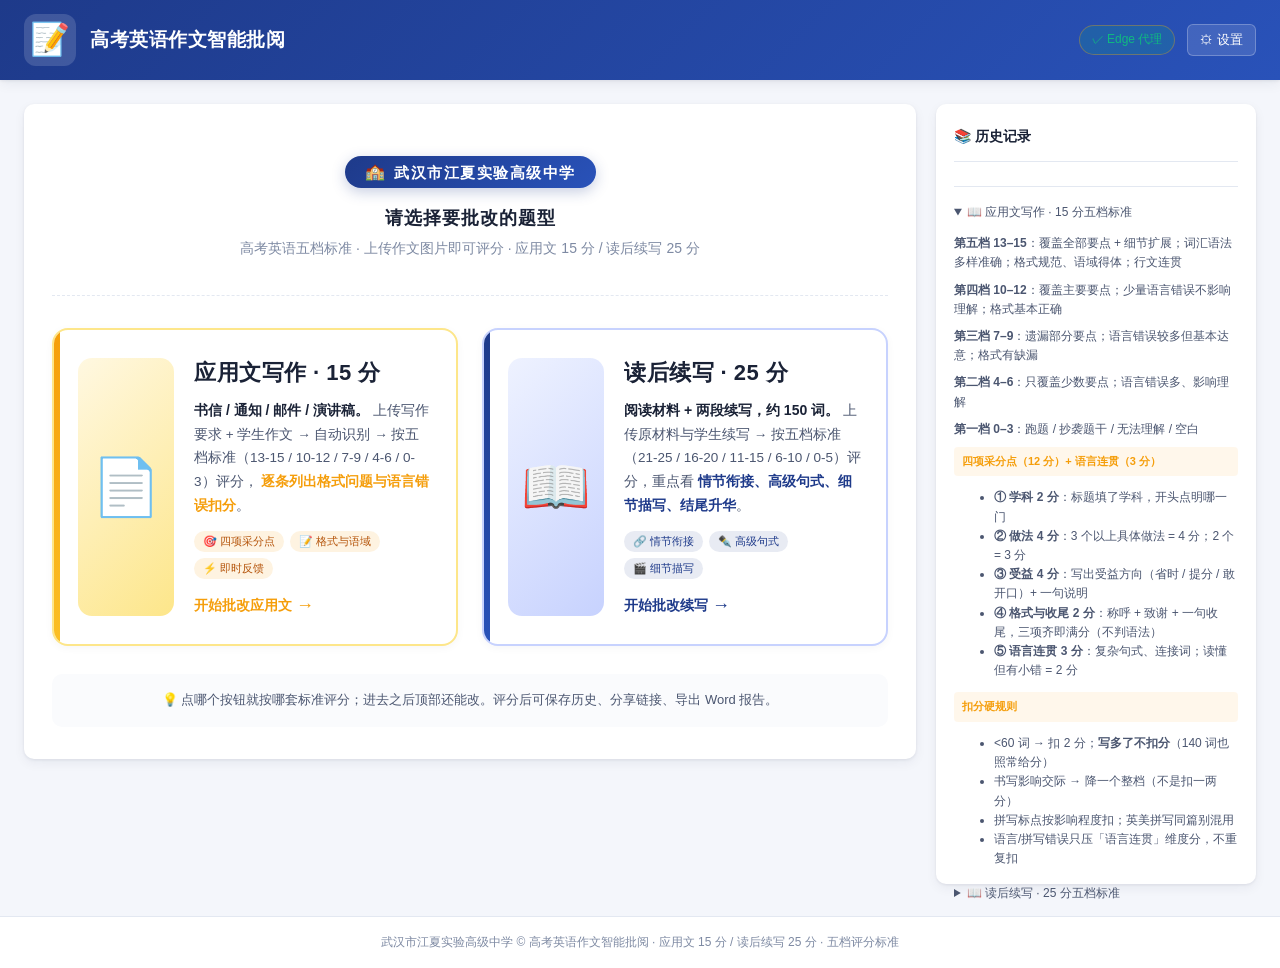
==== commit bbbcc243: "fix: 应用文「收束」维度改名为「格式与收尾」 - 收束是书面语，高考标准和学生都听不懂；实际判的是称呼+致谢+收尾句 - 同步提示词维度名、扣分项示例、侧栏采分点、mock 样例 - 读后续写里「" ====
--- a/composition/index.html
+++ b/composition/index.html
@@ -265,7 +265,7 @@
             <li><b>① 学科 2 分</b>：标题填了学科，开头点明哪一门</li>
             <li><b>② 做法 4 分</b>：3 个以上具体做法 = 4 分；2 个 = 3 分</li>
             <li><b>③ 受益 4 分</b>：写出受益方向（省时 / 提分 / 敢开口）+ 一句说明</li>
-            <li><b>④ 收束 2 分</b>：称呼 + 致谢 + 一句收尾，三项齐即满分（不判语法）</li>
+            <li><b>④ 格式与收尾 2 分</b>：称呼 + 致谢 + 一句收尾，三项齐即满分（不判语法）</li>
             <li><b>⑤ 语言连贯 3 分</b>：复杂句式、连接词；读懂但有小错 = 2 分</li>
           </ul>
           <p class="tip" style="margin-top:6px;"><b>扣分硬规则</b></p>
@@ -467,6 +467,6 @@
 </footer>
 
 <!-- 业务脚本 -->
-<script src="assets/app.js?v=202611230115"></script>
+<script src="assets/app.js?v=202611230132"></script>
 </body>
 </html>
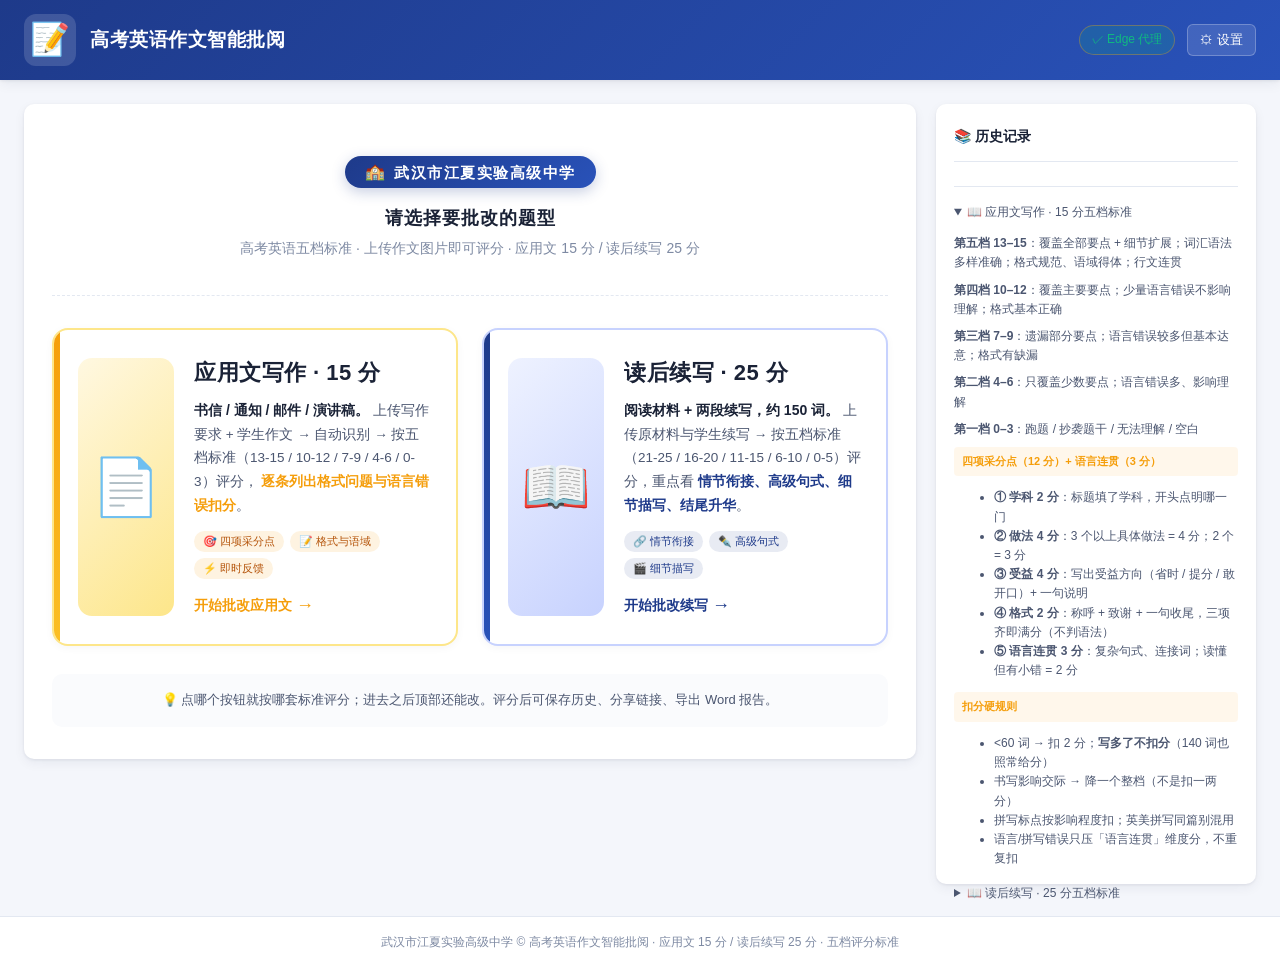
==== commit d0f79a38: "fix: 维度名改为「格式」（格式本身就含称呼/致谢/收尾） - 提示词、侧栏采分点、扣分项示例、mock 样例同步 - app.js?v=202611230135" ====
--- a/composition/index.html
+++ b/composition/index.html
@@ -265,7 +265,7 @@
             <li><b>① 学科 2 分</b>：标题填了学科，开头点明哪一门</li>
             <li><b>② 做法 4 分</b>：3 个以上具体做法 = 4 分；2 个 = 3 分</li>
             <li><b>③ 受益 4 分</b>：写出受益方向（省时 / 提分 / 敢开口）+ 一句说明</li>
-            <li><b>④ 格式与收尾 2 分</b>：称呼 + 致谢 + 一句收尾，三项齐即满分（不判语法）</li>
+            <li><b>④ 格式 2 分</b>：称呼 + 致谢 + 一句收尾，三项齐即满分（不判语法）</li>
             <li><b>⑤ 语言连贯 3 分</b>：复杂句式、连接词；读懂但有小错 = 2 分</li>
           </ul>
           <p class="tip" style="margin-top:6px;"><b>扣分硬规则</b></p>
@@ -467,6 +467,6 @@
 </footer>
 
 <!-- 业务脚本 -->
-<script src="assets/app.js?v=202611230132"></script>
+<script src="assets/app.js?v=202611230135"></script>
 </body>
 </html>
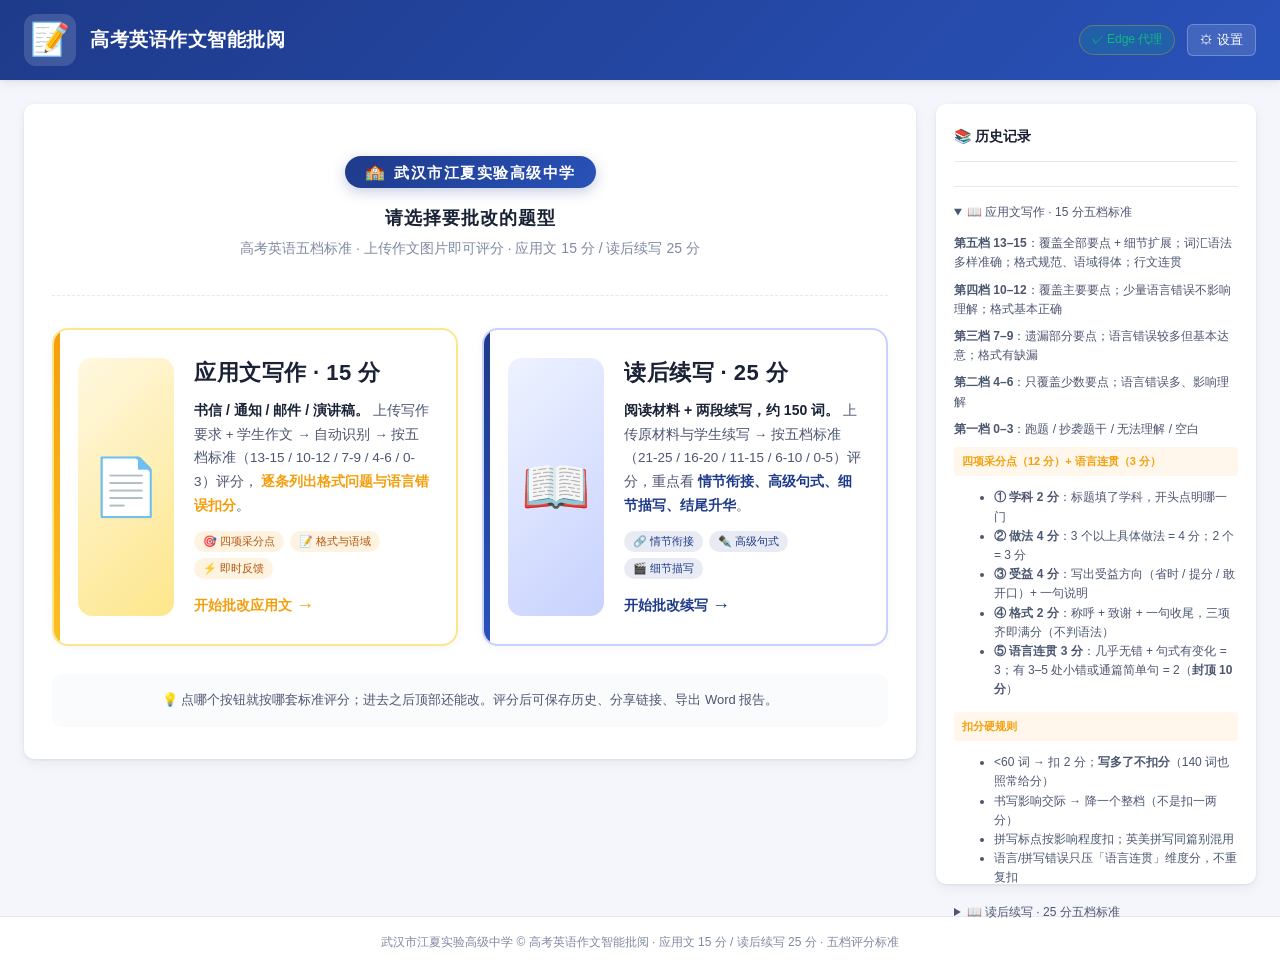
==== commit dc9f37f6: "revert+fix: 语言回归高考口径，语言连贯决定档位上限 - 五档恢复高考描述：第五档必须「语言地道、几乎无错、句式有变化」，通篇简单句不许进第五档 - 语言连贯锚点写明封顶：2 分封顶 10（" ====
--- a/composition/index.html
+++ b/composition/index.html
@@ -266,7 +266,7 @@
             <li><b>② 做法 4 分</b>：3 个以上具体做法 = 4 分；2 个 = 3 分</li>
             <li><b>③ 受益 4 分</b>：写出受益方向（省时 / 提分 / 敢开口）+ 一句说明</li>
             <li><b>④ 格式 2 分</b>：称呼 + 致谢 + 一句收尾，三项齐即满分（不判语法）</li>
-            <li><b>⑤ 语言连贯 3 分</b>：复杂句式、连接词；读懂但有小错 = 2 分</li>
+            <li><b>⑤ 语言连贯 3 分</b>：几乎无错 + 句式有变化 = 3；有 3–5 处小错或通篇简单句 = 2（<b>封顶 10 分</b>）</li>
           </ul>
           <p class="tip" style="margin-top:6px;"><b>扣分硬规则</b></p>
           <ul>
@@ -467,6 +467,6 @@
 </footer>
 
 <!-- 业务脚本 -->
-<script src="assets/app.js?v=202611230135"></script>
+<script src="assets/app.js?v=202611230215"></script>
 </body>
 </html>
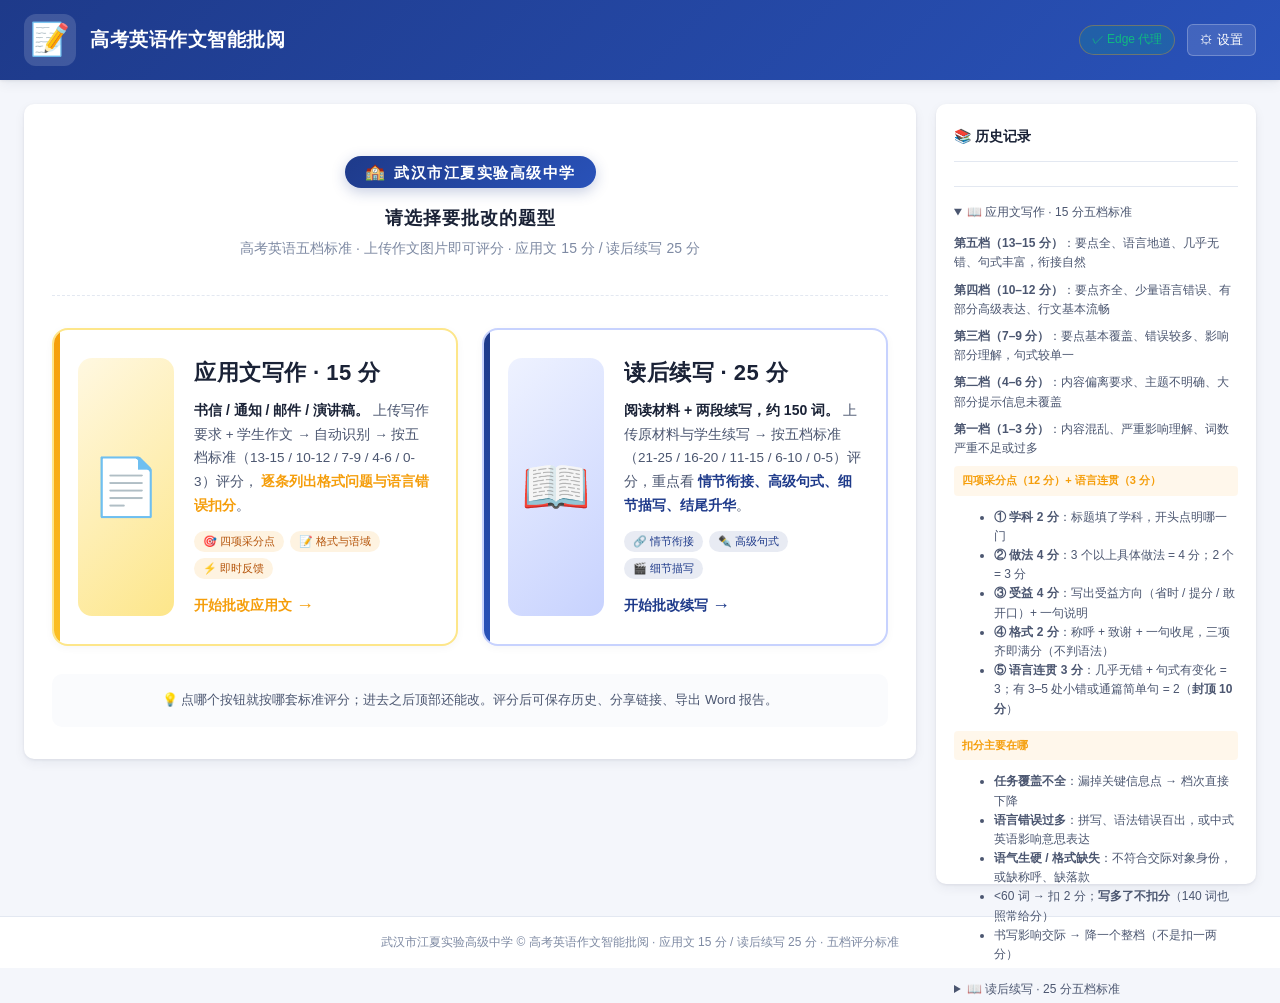
==== commit e895945e: "refactor: 五档改为老师给的官方表述，语言门槛按错处数分档 - RUBRIC 开头直接放官方五档原文 + 扣分三条（覆盖不全/语言错误多/语气格式） - 语言连贯锚点改为「先数错误处数、再看句" ====
--- a/composition/index.html
+++ b/composition/index.html
@@ -255,11 +255,11 @@
       <details open>
         <summary>📖 应用文写作 · 15 分五档标准</summary>
         <div class="rubric">
-          <p><b>第五档 13–15</b>：覆盖全部要点 + 细节扩展；词汇语法多样准确；格式规范、语域得体；行文连贯</p>
-          <p><b>第四档 10–12</b>：覆盖主要要点；少量语言错误不影响理解；格式基本正确</p>
-          <p><b>第三档 7–9</b>：遗漏部分要点；语言错误较多但基本达意；格式有缺漏</p>
-          <p><b>第二档 4–6</b>：只覆盖少数要点；语言错误多、影响理解</p>
-          <p><b>第一档 0–3</b>：跑题 / 抄袭题干 / 无法理解 / 空白</p>
+          <p><b>第五档（13–15 分）</b>：要点全、语言地道、几乎无错、句式丰富，衔接自然</p>
+          <p><b>第四档（10–12 分）</b>：要点齐全、少量语言错误、有部分高级表达、行文基本流畅</p>
+          <p><b>第三档（7–9 分）</b>：要点基本覆盖、错误较多、影响部分理解，句式较单一</p>
+          <p><b>第二档（4–6 分）</b>：内容偏离要求、主题不明确、大部分提示信息未覆盖</p>
+          <p><b>第一档（1–3 分）</b>：内容混乱、严重影响理解、词数严重不足或过多</p>
           <p class="tip" style="margin-top:6px;"><b>四项采分点（12 分）+ 语言连贯（3 分）</b></p>
           <ul>
             <li><b>① 学科 2 分</b>：标题填了学科，开头点明哪一门</li>
@@ -268,12 +268,13 @@
             <li><b>④ 格式 2 分</b>：称呼 + 致谢 + 一句收尾，三项齐即满分（不判语法）</li>
             <li><b>⑤ 语言连贯 3 分</b>：几乎无错 + 句式有变化 = 3；有 3–5 处小错或通篇简单句 = 2（<b>封顶 10 分</b>）</li>
           </ul>
-          <p class="tip" style="margin-top:6px;"><b>扣分硬规则</b></p>
+          <p class="tip" style="margin-top:6px;"><b>扣分主要在哪</b></p>
           <ul>
+            <li><b>任务覆盖不全</b>：漏掉关键信息点 → 档次直接下降</li>
+            <li><b>语言错误过多</b>：拼写、语法错误百出，或中式英语影响意思表达</li>
+            <li><b>语气生硬 / 格式缺失</b>：不符合交际对象身份，或缺称呼、缺落款</li>
             <li>&lt;60 词 → 扣 2 分；<b>写多了不扣分</b>（140 词也照常给分）</li>
             <li>书写影响交际 → 降一个整档（不是扣一两分）</li>
-            <li>拼写标点按影响程度扣；英美拼写同篇别混用</li>
-            <li>语言/拼写错误只压「语言连贯」维度分，不重复扣</li>
           </ul>
         </div>
       </details>
@@ -467,6 +468,6 @@
 </footer>
 
 <!-- 业务脚本 -->
-<script src="assets/app.js?v=202611230215"></script>
+<script src="assets/app.js?v=202611230225"></script>
 </body>
 </html>
